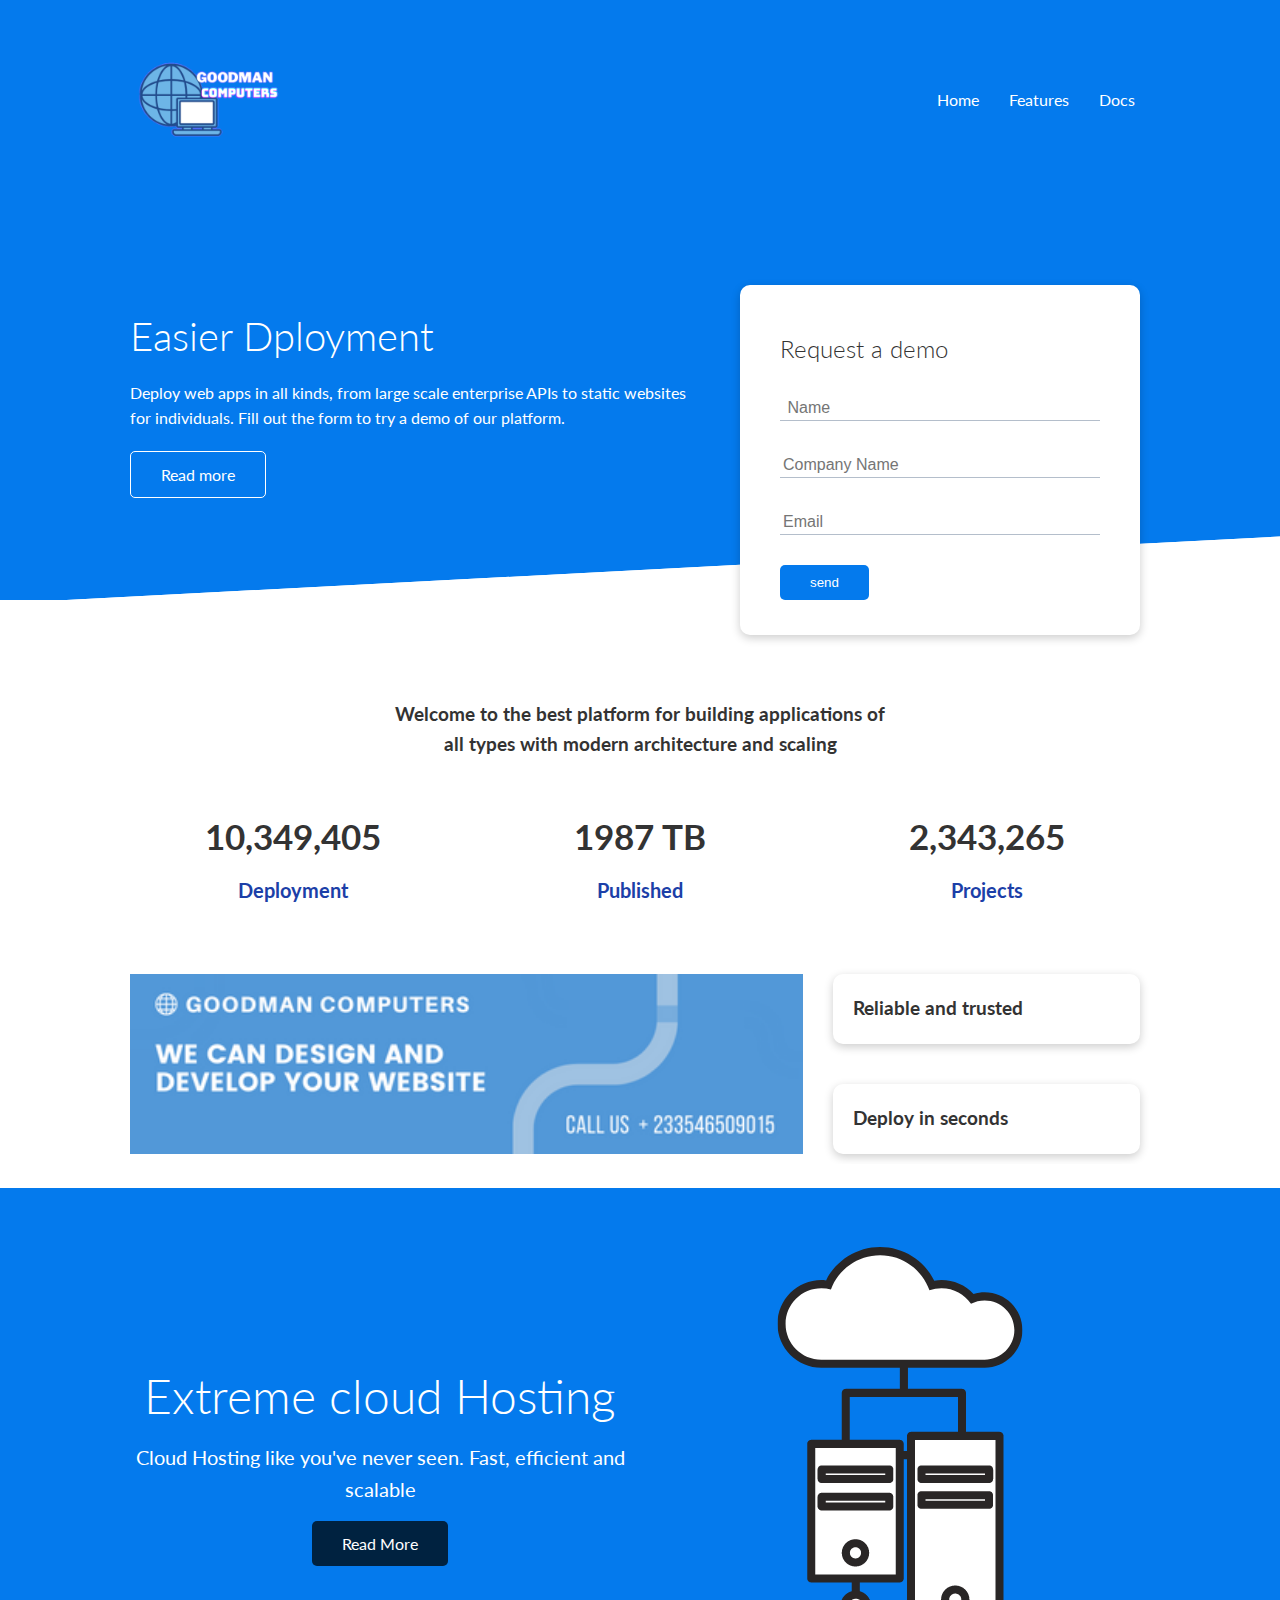
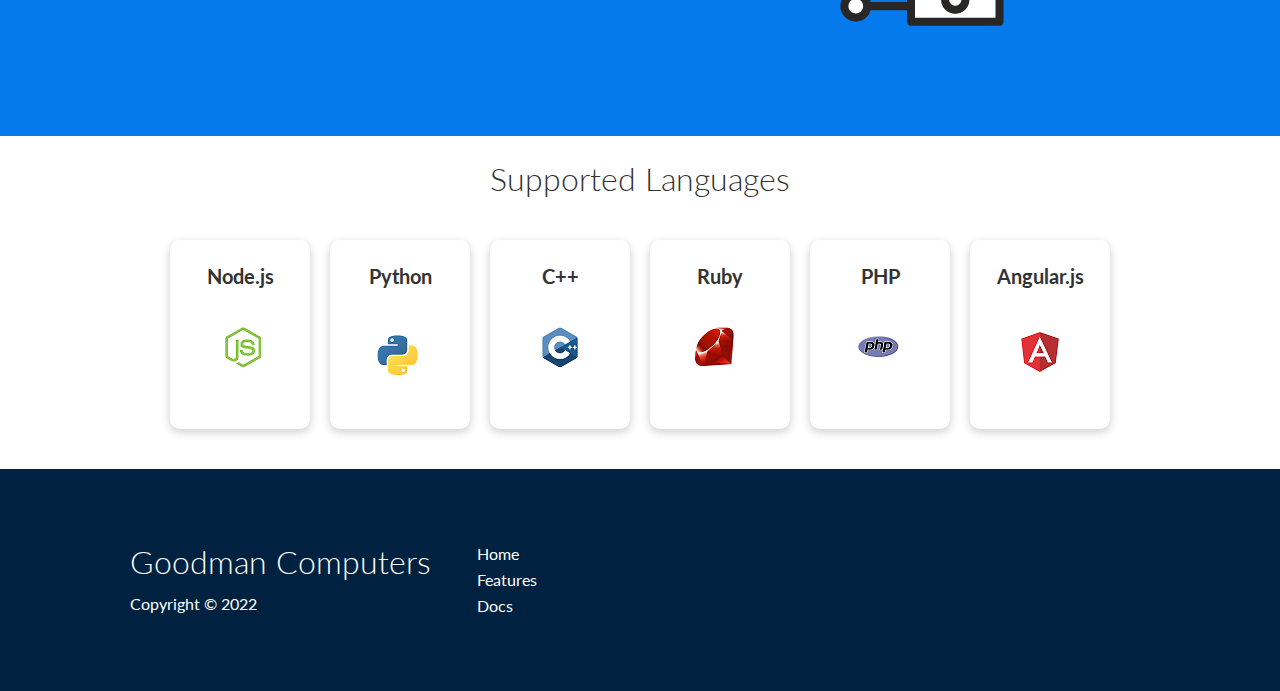
==== index.html @ f73e9f4f "Initial commit" ====
<!DOCTYPE html>
<html lang="en">
<head>
    <meta charset="UTF-8">
    <meta http-equiv="X-UA-Compatible" content="IE=edge">
    <meta name="viewport" content="width=device-width, initial-scale=1.0">
    <link rel="stylesheet" href="https://cdnjs.cloudflare.com/ajax/libs/font-awesome/5.15.1/css/all.min.css" 
    integrity="sha512-+4zCK9k+qNFUR5X+cKL9EIR+ZOhtIloNl9GIKS57V1MyNsYpYcUrUeQc9vNfzsWfV28IaLL3i96P9sdNyeRssA==" crossorigin="anonymous" referrerpolicy="no-referrer" />
    <link rel="stylesheet" href="css/utilities.css">
    <link rel="stylesheet" href="css/style.css">
   
    <title>Goodman Cloud Hosting for Every</title>
   
</head>
<body>
     <!--Navbar-->
     <div class="navbar">
        <div class="container flex">
             
                
            <img src="images/goodman3.png" alt="" class="logo">
            <nav>
                <ul>
                    <li><a href="index.html">Home</a></li>
                    <li><a href="features.html">Features</a></li>
                    <li><a href="doc.html">Docs</a></li>
                    
                </ul>
            </nav>
        </div>

    
    </div>

    <!--Showcase-->
    <section class="showcase">
        <div class="container grid">
            <div class="showcase-text">
                <h1>Easier Dployment</h1>
                <p>
                    Deploy web apps in all kinds, 
                    from large scale enterprise APIs to static websites for individuals. 
                    Fill out the form to try a demo of our platform.</p>
                    <a href="featues .html" class="btn btn-outline">Read more</a>
                
            </div>

            <div class="showcase-form card">
                <h2>Request a demo</h2>
                <form>
                    <div class="form-control">
                        <input type="text" name ="company" placeholder=" Name" required>
                    </div>
                    <div class="form-control">
                        <input type="text" name ="company" placeholder="Company Name" required>
                    </div>
                    <div class="form-control">
                        <input type="email" name ="email" placeholder="Email" required>
                    </div>
                    <input type="submit" value="send" class="btn btn-priamry">
                </form>
            </div>
        </div>
    </section>
    <!--Stats-->
    <section class="stats">
        <div class="container">
            <h3 class="stats-heading text-center my-1">
                Welcome to the best platform for building applications of all 
                types with modern architecture and scaling
            </h3>
            <div class="grid grid-3 text-center my-4">
                <div>
                    <i class="fas fa-server fa-3x"></i>
                    <h3>10,349,405</h3>
                    <p class="text-secondary">Deployment</p>
                </div>
                <div>
                    <i class="fas fa-upload fa-3x"></i>
                    <h3>1987 TB</h3>
                    <p class="text-secondary">Published</p>
                </div>
                <div>
                    <i class="fas fa-project-diagram fa-3x"></i>
                    <h3>2,343,265</h3>
                    <p class="text-secondary">Projects</p>
                </div>
            </div>

         </div>
    </section>
    <!--Cli-->
    <section class="cli">
        <div class="container grid">
            <img src="images/goodman.png" alt="">
            <div class="card">
                <h3>Reliable and trusted </h3>   
            </div>
            <div class="card">
                <h3>Deploy in seconds</h3>
            </div>
        </div>
    </section>
    <!--Cloud -->
    <section class="cloud bg-primary my-2 py-2">
        <div class="container grid">
            <div class="text-center">
                <h2 class="lg">Extreme cloud Hosting</h2>
                <p class="lead my-1">Cloud Hosting like you've never seen. 
                    Fast, efficient and scalable</p>
                    <a href="features.html" class="btn btn-dark">Read More</a>

            </div>
            <img src="images/cloud2.png" alt="">

        </div>

    </section>

    <!--Languages-->
    <section class="languages">
        <h2 class="md text-center my-2">
            Supported Languages
        </h2>
        <div class="container flex">
            <div class="card">
                <h4>Node.js</h4>
                <img src="images/Node.js.png" alt="">

            </div>
            <div class="card">
                <h4>Python</h4>
                <img src="images/python.png" alt="">

            </div>
            <div class="card">
                <h4>C++</h4>
                <img src="images/C++.png" alt="">

            </div>
            <div class="card">
                <h4>Ruby</h4>
                <img src="images/Ruby.png" alt="">

            </div>
            <div class="card">
                <h4>PHP</h4>
                <img src="images/PHP.png" alt="">

            </div>
            <div class="card">
                <h4>Angular.js</h4>
                <img src="images/Angular.js.png" alt="">

            </div>
        </div>
    </section>

    <!--Footer-->
    <footer class="footer bg-dark py-5">
        <div class="container grid grid-3">
            <div>
                <h1>Goodman Computers</h1>
                <p>Copyright &copy; 2022</p>
            </div>
            <nav>
                
                 <ul>
                        <li><a href="index.html">Home</a></li>
                        <li><a href="features.html">Features</a></li>
                        <li><a href="doc.html">Docs</a></li>
                        
                </ul>
                
                
            </nav>
            <div class="social">
                <a href="#"><i class="fab fa-twitter fa-2x"></i></a>
                <a href="#"><i class="fab fa-facebook fa-2x"></i></a>
                <a href="#"><i class="fab fa-instagram fa-2x"></i></a>
                <a href="#"><i class="fab fa-linkedin fa-2x"></i></a>
            </div>
        </div>
    </footer>
   
    
</body>
</html>
---- css/utilities.css ----
/* Utilities*/

.container {
    max-width: 1100px;
    margin: 0 auto;
    overflow: auto;
    padding:0 40px;   
    

}

.card{
     background-color: #fff;
    color: #333;
    border-radius: 10px;
    box-shadow: 0 3px 10px rgba(0, 0, 0, 0.2);
    padding: 20px;
    margin: 10px;

}


.btn{
    display: inline-block;
    padding: 10px 30px;
    cursor: pointer;
    background: var(--primary-color);
    color: #fff;
    border: none;
    border-radius: 5px;


}
.btn-outline{
    background-color: transparent;
    border: 1px #fff solid;
} 
.btn:hover{
    transform: scale(0.95);

}

/* Backgrounds and colored buttons*/

.bg-primary,
.btn-primary{
    background-color: var(--primary-color);
    color: #fff;
}

.bg-secondary,
.btn-secondary{
    background-color: var(--secondary-color);
    color: #fff;
}

.bg-dark,
.btn-dark{
    background-color: var(--dark-color);
    color: #fff;
}

.bg-light,
.btn-light{
    background-color: var(--light-color);
    color: #333;

}

.bg-primary a,
.btn-primary a,
.bg-secondary a,
.btn-secondary a,
.bg-dark a,
.btn-dark a {
    color: #fff;
}

.text-primary{
    color: var(--primary-color);
 
}

 .text-secondary{
    color: var(--secondary-color);
   
}

.text-dark{
    color: var(--dark-color);
    
}

.text-light{
    color: var(--light-color);
   
}



/*Text sizes*/
.lead{
    font-size: 20px;

}
.sm{
    font-size: 1rem;
}

.md{
    font-size: 2rem;

}

.lg{
    font-size: 3rem;
}

.xl{
    font-size: 4rem;
}
.text-center{
    text-align: center;
}

/* Alert*/
.alert{
    background-color: var(--light-color);
    padding: 10px 20px;
    font-weight: bold;
    margin: 15px 0;
}
.alert i{
    margin-right: 10px;
}

.alert-success{
    background-color: var(--success-color);
    color: #fff;
}

.alert-error{
    background-color: var(--error-color);
    color: #fff;
}


.flex {
    display: flex;
    justify-content: center;
    align-items: center;
    height: 100%;

}

.grid {
    
    display: grid;
    grid-template-columns: repeat(2, 1fr);
    gap: 20px;
    justify-content: center;
    align-items: center;
    height: 100%;


}
.grid-3{
    grid-template-columns: repeat(3, 1fr);
}


/* margin*/
.my-1{
    margin: 1rem 0;
}
.my-2{
    margin: 1.5rem 0;
}
.my-3{
    margin: 2rem 0;
}
.my-4{
    margin: 3rem 0;
}
.my-5{
    margin: 4rem 0;
}
.m-1{
    margin: 1rem ;
}
.m-2{
    margin: 1.5rem ;
}
.m-3{
    margin: 2rem ;
}
.m-4{
    margin: 3rem ;
}
.m-5{
    margin: 4rem ;
}

/* Padding*/
.py-1{
    padding:  1rem 0;
}
.py-2{
    padding: 1.5rem 0;
}
.py-3{
    padding: 2rem 0;
}
.py-4{
    padding:  3rem 0;
}
.py-5{
    padding: 4rem 0;
}
.p-1{
    padding: 1rem ;
}
.p-2{
    padding: 1.5rem ;
}
.p-3{
    padding: 2rem ;
}
.p-4{
    padding: 3rem ;
}
.p-5{
    padding: 4rem ;
}
---- css/style.css ----
@import url('https://fonts.googleapis.com/css2?family=Lato:wght@300&display=swap');

:root{
    --primary-color:#047aed;
    --secondary-color:#1c3fa8;
    --dark-color:#002240;
    --light-color:#f4f4f4;
    --success-color:#5cb85c;
    --error-color:#d9534f;


}

*{
    box-sizing: border-box;
    padding: 0;
    margin: 0;

}
body{
    font-family: 'Lato',sans-serif;
    color: #333;
    line-height: 1.6;
    background-color: #fff;

}

ul{
    list-style-type: none;
}

a {
    text-decoration: none;
    color: #333;
}
h1, h2 {
    font-weight: 300;
    line-height: 1.2;
    margin: 10px 0; 
}

p {
    margin: 10px 0;

}

img {
    width: 100%;

}

code, pre{
    background: #333;
    color: #fff;
    padding: 10px;
}

.hidden{
    visibility: hidden;
    height: 0;
}

/* navbar styling*/

.navbar {
    background-color: var(--primary-color) ;
    
    color: #fff;
    height: 200px;


}
.logo {
    width: 200px;
    height: 150;
    text-justify: flex-left;
    
}

.navbar ul{
    display: flex;
}
.navbar a{
    color: #fff;
    padding: 10px;
    margin: 0% 5px;
}

.navbar a:hover{
    border-bottom: #fff 2px solid;
    font-weight: bold;

}

.navbar .flex{
    justify-content: space-between;

}
/* showcase styling*/
.showcase{
    height: 400px;
    background-color: var(--primary-color);
    color: #fff;
    position: relative;
     

}
.showcase h1{
    font-size: 40px;

}
.showcase p{
    margin: 20px 0;

}

.showcase .grid{
    overflow: visible;
    grid-template-columns: 55% 45%;
    gap: 0px;

}

.showcase-text{
    animation: slideInFromLeft 1s ease-in;
}


.showcase-form{

    position: relative;
    top: 60px;
    height: 350px;
    width: 400px;
    padding: 40px;
    z-index: 100;
    justify-self: flex-end;
    animation: slideInFromRight 1s ease-in;

}
.showcase-form .form-control {
    
margin: 30px 0;
}

.showcase-form input[type='text'],
.showcase-form input[type='email']{
    border: 0;
    border-bottom: 1px solid #b4becb;
    width: 100%;
    padding: 3px;
    font-size: 16px;


}

.showcase-form input:focus{
    outline: none;
}

.showcase::before,
.showcase::after{
    content: '';
    position: absolute;
    height: 100px;
    bottom: -70px;
    right: 0;
    left: 0;
    background: white;
    transform: skewY(-3deg);
    -webkit-transform: skewY(-3deg);
    -moz-transform: skewY(-3deg);
    -ms-transform: skewY(-3deg); 

}

/* Stats*/
.stats{
    padding-top: 100px;
    animation: slideInFromBottom 1s ease-in;
}

.stats-heading {
    max-width: 500px;
    margin: auto;
}

.stats .grid h3{
font-size: 35px;

}

.stats .grid p{
    font-size: 20px;
    font-weight: bold;
}
/* Cli*/
.cli .grid{
    grid-template-columns: repeat(3, 1fr);
    grid-template-rows: repeat(2, 1fr);

}
.cli .grid >*:first-child{
    grid-column: 1 / span 2;
    grid-row: 1 / span 2;
}
/* Cloud */
.cloud .grid{
    grid-template-columns: 4fr, 3fr;

}
/* Languages*/
.languages .flex{
    flex-wrap: wrap;
}


.languages .card{
    text-align: center;
    margin: 18px 10px 40px;
    transition: transform 0.2s ease-in;

}

.languages .card h4{
    font-size: 20px;
    margin-bottom: 10px;
}
.languages .card:hover{
    transform: translateY(-15px);
}

/* Features*/
.features-head img, 
.docs-head img{
    width: 200px;
    justify-self: flex-end;
}
.features-sub-head img {
    width: 300px;
    justify-self: flex-end;
}
.features-main .card > i{
margin-right: 20px;

}
.features-main .grid{
    padding: 30px;
}
.features-main .grid > *:first-child{
    grid-column: 1 / span 3;
}
.features-main .grid > *:nth-child(2){
    grid-column: 1 / span 2;
}

/* Docs*/
.docs-main h3{
    margin: 20px 0;
}
.docs-main .grid{
    grid-template-columns: 1fr 2fr;
    align-items: flex-start;
}
.docs-main nav li{
    font-size: 17px;
    padding-bottom: 5px;
    margin-bottom: 5px;
    border-bottom: 1px #ccc solid;
}
.docs-main a:hover{
    font-weight: bold;
}

/* Footer*/
.footer .social a{
    margin: 0 10px;

}
.footer a:hover{
    border-bottom: #fff 2px solid;
    font-weight: bold;

}


/* Animations*/

@keyframes slideInFromLeft{
    0%{
        transform: translateX(-100%);
    }
    100%{transform: translateX(0);
    }
}

@keyframes slideInFromRight{
    0%{
        transform: translateX(100%);
    }
    100%{transform: translateX(0);
    }
}

@keyframes slideInFromTop{
    0%{
        transform: translateY(-100%);
    }
    100%{transform: translateX(0);
    }
}

@keyframes slideInFromBottom{
    0%{
        transform: translateY(100%);
    }
    100%{transform: translateX(0);
    }
}
/* Tablets and under*/



@media(max-width: 768px){
    .grid,
    .showcase .grid,
    .stats .grid,
    .cli .grid,
    .cloud .grid,
    .docs-main .grid
    .features-main .grid{
        grid-template-columns: 1fr;
        grid-template-rows: 1fr;
    }
    .showcase{
        height: auto;
    }
    .showcase-text{
        text-align: center;
        margin-top: 40px;
        animation: slideInFromTop 1s ease-in;
        
    }
    .showcase-form{
        justify-self: center;
        animation: slideInFromBottom 1s ease-in;
    }
    .cli .grid >*:first-child{
        grid-column: 1;
        grid-row: 1;


    }
    .footer h1, p, ul{
        text-align: center;
    }

    .features-head,
    .features-sub-head,
    .docs-head{
        text-align: center;
    }

    .features-head img,
    .features-sub-head img,
    .docs-head img{
        justify-self: center;
    }

    .features-main .grid > *:first-child,
    .features-main .grid > *:nth-child(2){
        grid-column: 1;
    }

    .logo{
        width: 140px;
    }
    
    

    
}
/*Mobile*/

@media (max-width: 500px) {
    .navbar{
        height: auto;
        width: auto;
    }
    .navbar .flex{
        flex-direction: column;
    }
    .navbar ul{
        padding: 10px;
        background-color: rgba(0, 0, 0, 0.08);

    }
    .logo{
        width: 200px;
    }
   
    
}
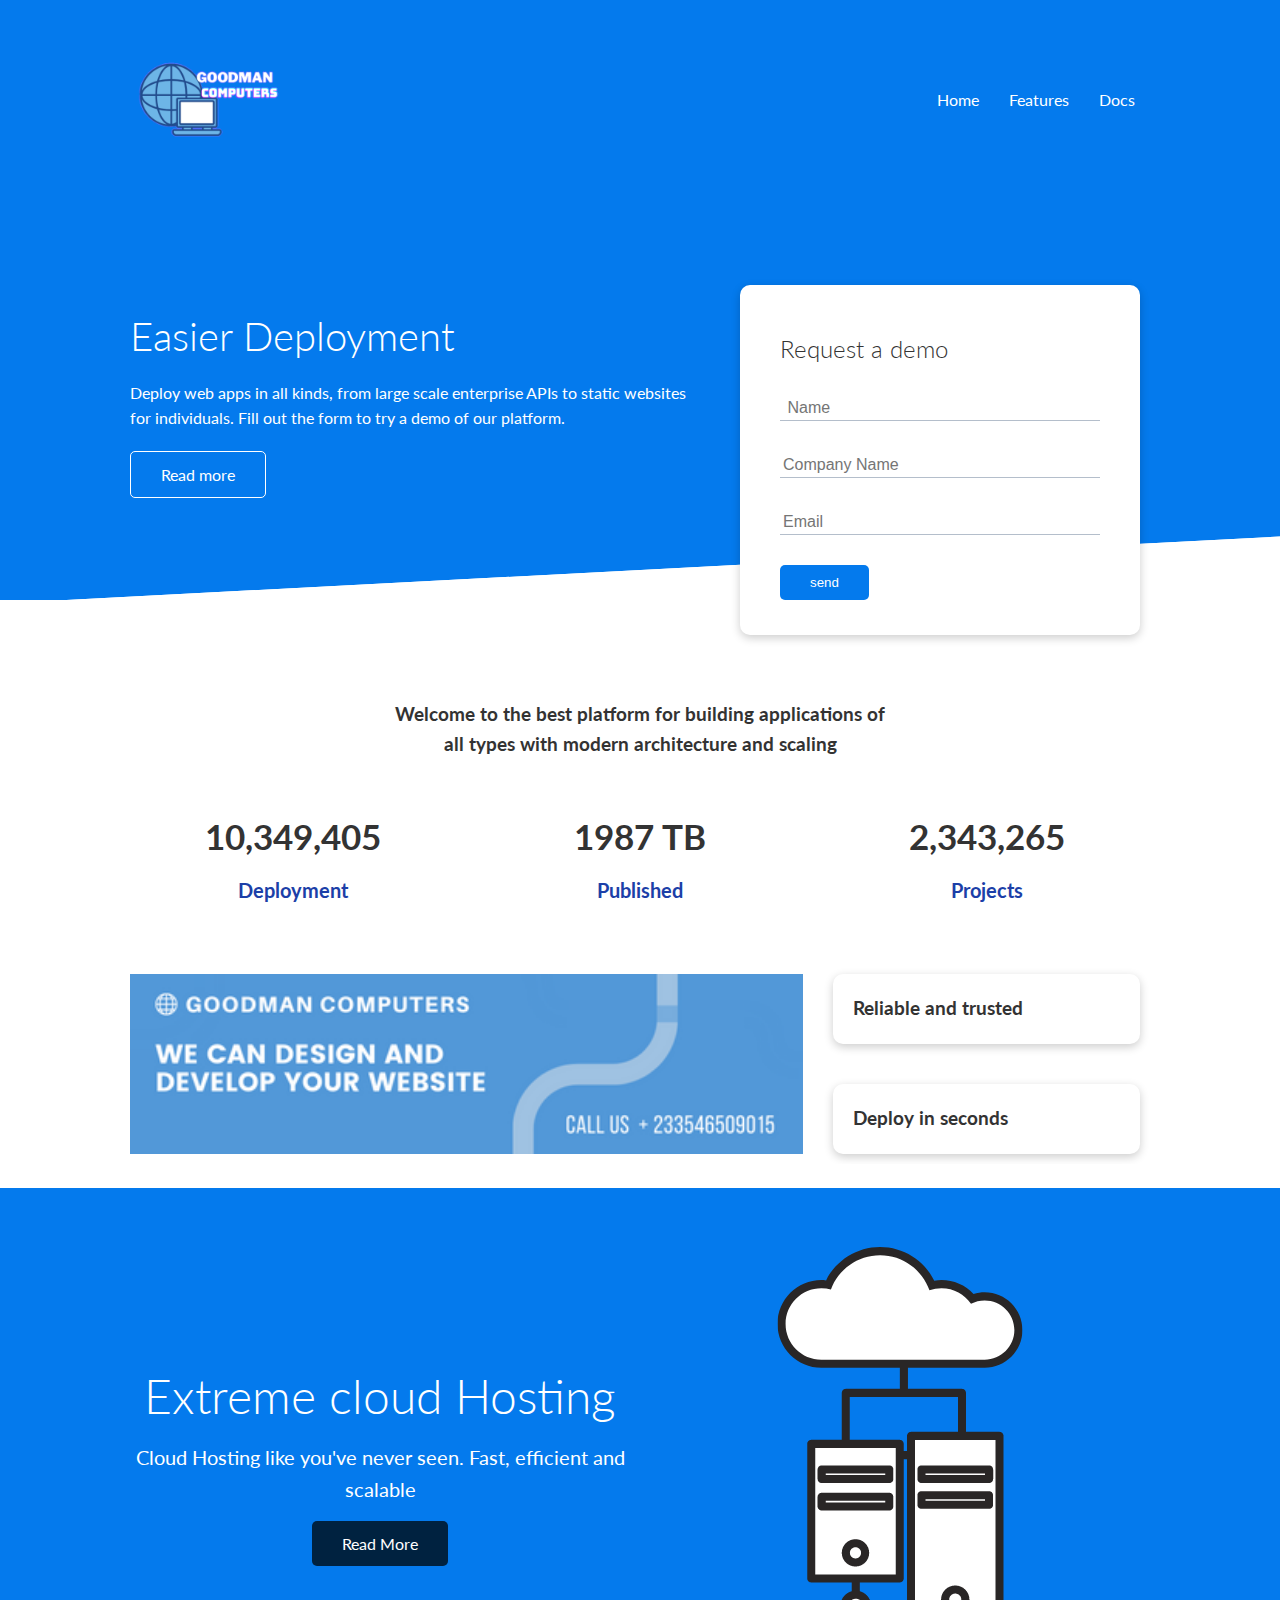
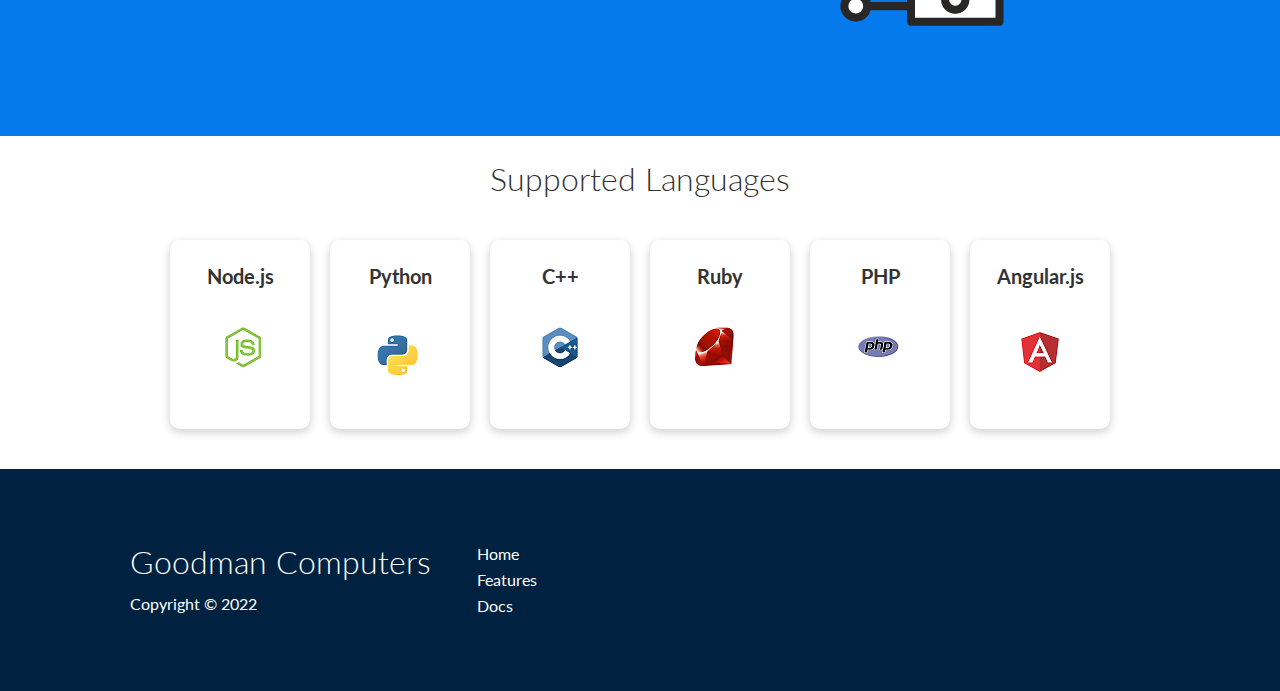
==== commit 08157e6f: "Update index.html" ====
--- a/index.html
+++ b/index.html
@@ -9,7 +9,7 @@
     <link rel="stylesheet" href="css/utilities.css">
     <link rel="stylesheet" href="css/style.css">
    
-    <title>Goodman Cloud Hosting for Every</title>
+    <title>Goodman Cloud Hosting demo website</title>
    
 </head>
 <body>
@@ -36,18 +36,19 @@
     <section class="showcase">
         <div class="container grid">
             <div class="showcase-text">
-                <h1>Easier Dployment</h1>
+                <h1>Easier Deployment</h1>
                 <p>
                     Deploy web apps in all kinds, 
                     from large scale enterprise APIs to static websites for individuals. 
                     Fill out the form to try a demo of our platform.</p>
-                    <a href="featues .html" class="btn btn-outline">Read more</a>
+                    <a href="features.html" class="btn btn-outline">Read more</a>
                 
             </div>
 
             <div class="showcase-form card">
                 <h2>Request a demo</h2>
                 <form>
+                    
                     <div class="form-control">
                         <input type="text" name ="company" placeholder=" Name" required>
                     </div>
--- a/css/style.css
+++ b/css/style.css
@@ -254,6 +254,16 @@
     grid-column: 1 / span 2;
 }
 
+.features-head-text{
+    animation: slideInFromLeft 1s ease-in;
+}
+
+.features-head img{
+    animation: slideInFromBotton 1s ease-in;
+}
+
+
+
 /* Docs*/
 .docs-main h3{
     margin: 20px 0;
@@ -270,6 +280,14 @@
 }
 .docs-main a:hover{
     font-weight: bold;
+}
+
+.docs-head-text{
+    animation: slideInFromRight 1s ease-in;
+}
+
+.docs-head-img{
+    animation: slideInFromLeft 1s ease-in;
 }
 
 /* Footer*/
@@ -327,7 +345,7 @@
     .stats .grid,
     .cli .grid,
     .cloud .grid,
-    .docs-main .grid
+    .docs-main .grid,
     .features-main .grid{
         grid-template-columns: 1fr;
         grid-template-rows: 1fr;
@@ -335,12 +353,25 @@
     .showcase{
         height: auto;
     }
+    
     .showcase-text{
         text-align: center;
         margin-top: 40px;
         animation: slideInFromTop 1s ease-in;
         
     }
+
+    .features-text{
+        animation: slideInFromTop 1s ease-in;
+    }
+
+    
+
+    .docs-head-text{
+        animation: slideInFromTop 1s ease-in;
+    }
+
+    
     .showcase-form{
         justify-self: center;
         animation: slideInFromBottom 1s ease-in;
@@ -398,7 +429,12 @@
     .logo{
         width: 200px;
     }
+
+    .docs-main .grid{
+        grid-template-columns: 1fr;
+        grid-template-rows: 1fr;
+       
    
-    
-}
-
+    }
+}
+
